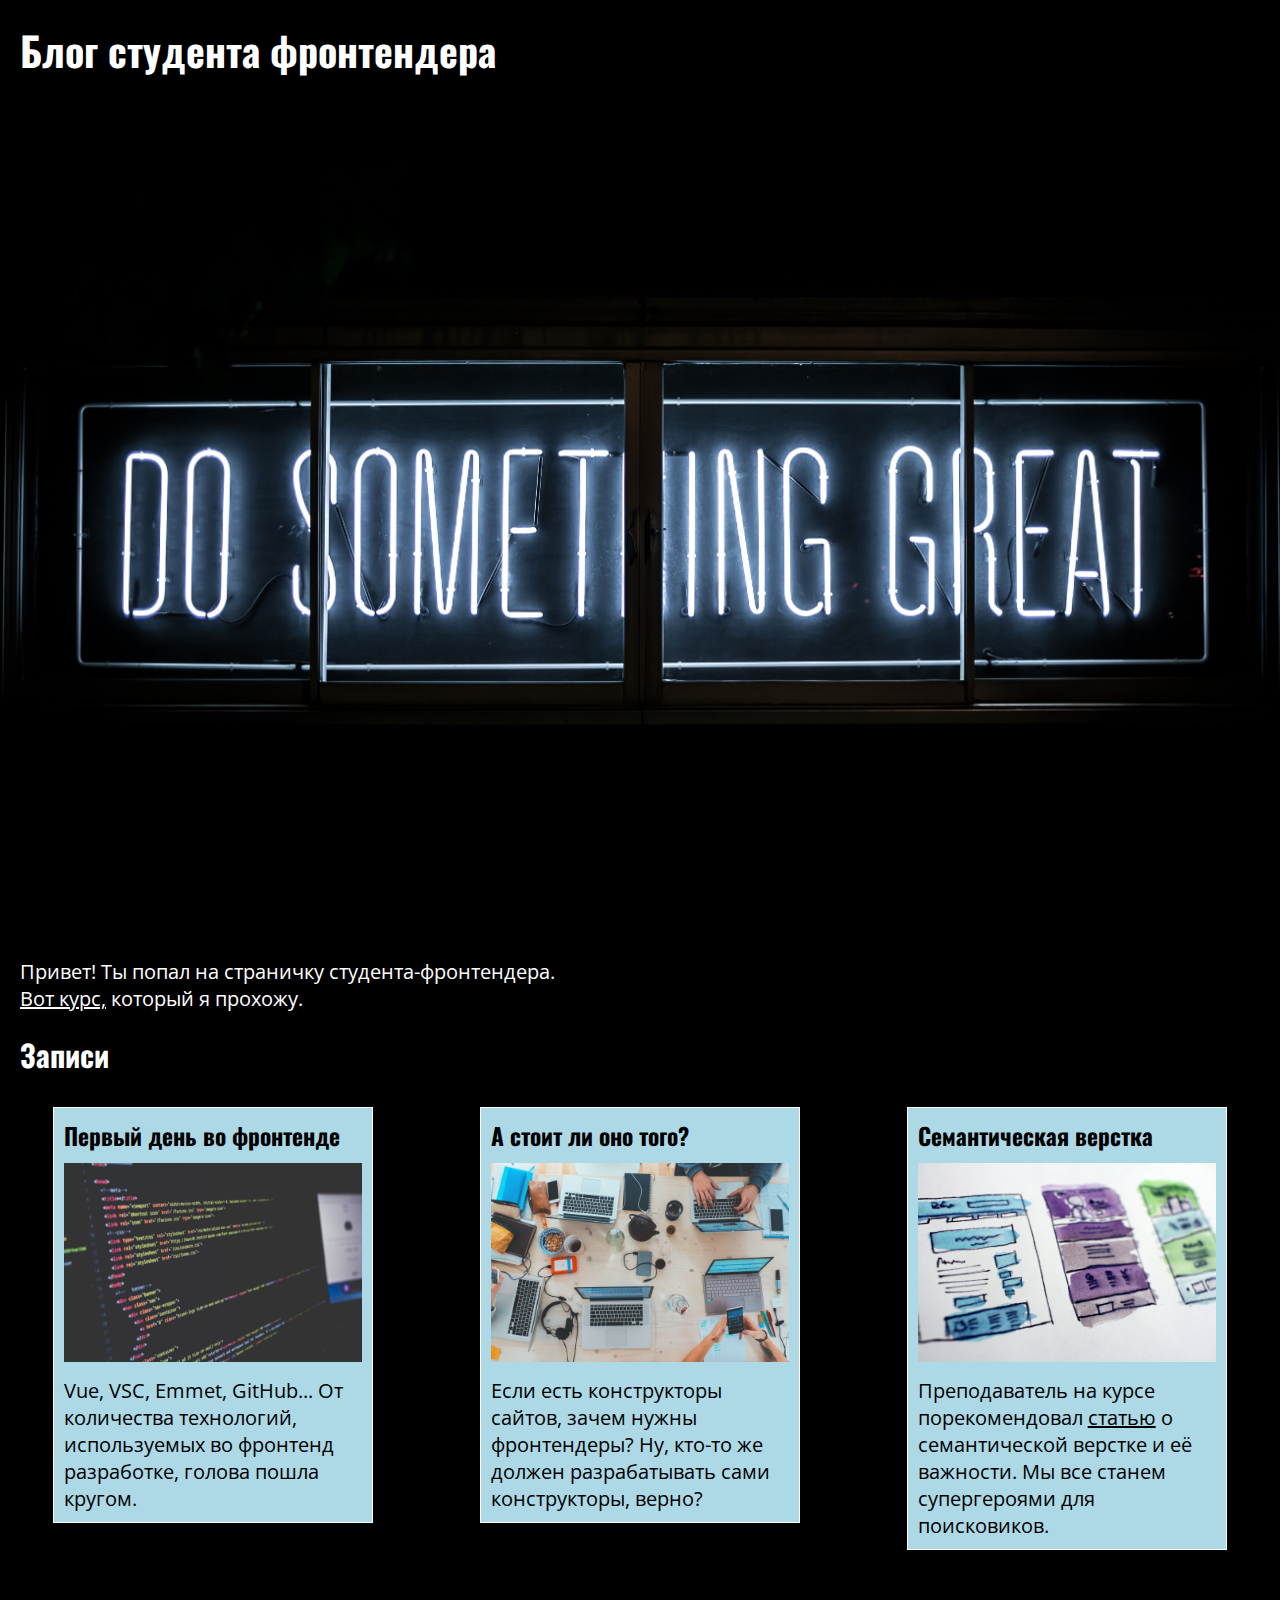
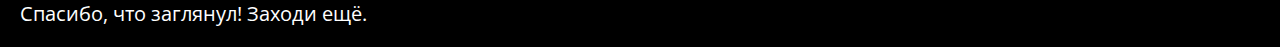
==== blog/index.html @ 7a34256e "blog added" ====
<!DOCTYPE html>
<html lang="en">
<head>
    <meta charset="UTF-8">
    <meta name="viewport" content="width=device-width, initial-scale=1.0">
    <title>Блог студента-фронтендера</title>
    <link rel="stylesheet" href="style.css">
    <link href="https://fonts.googleapis.com/css2?family=Open+Sans+Condensed:wght@300&family=Oswald:wght@300&display=swap" rel="stylesheet">
        <style></style>
</head>
<body>
    <header>
        <h1>Блог студента фронтендера</h1>
        <img src="img/header.jpg" alt="">
        <p>Привет! Ты попал на страничку студента-фронтендера.</p>
        <p><a href='https://ozonns.ru/frontend' target='blank'>Вот курс,</a> который я прохожу.</p>
    </header>

    <main>
        <h2>Записи</h2>
        <div class="wrapper">
            <article>
                <h3>Первый день во фронтенде</h3>
                <img src="img/frontend.jpg" alt="frontend">
                <p>Vue, VSC, Emmet, GitHub... От количества технологий, используемых во фронтенд разработке, голова пошла кругом.</p>
            </article>
            <article>
                <h3>А стоит ли оно того?</h3>
                <img src="img/team.jpg" alt="team">
                <p>Если есть конструкторы сайтов, зачем нужны фронтендеры? Ну, кто-то же должен разрабатывать сами конструкторы, верно?</p>
            </article>
            <article>
                <h3>Семантическая верстка</h3>
                <img src="img/semantic.jpg" alt="semantic">
                <p>Преподаватель на курсе порекомендовал <a href="https://medium.com/@stasonmars/секреты-использования-семантической-верстки-в-html5-c7cd5e6f1ebb" target='blank'>статью</a> о семантической верстке и её важности. Мы все станем супергероями для поисковиков.</p>
            </article>
        </div>
    </main>

    <footer>
        <p>Спасибо, что заглянул! Заходи ещё.</p>
    </footer>
</body>
</html>
---- blog/style.css ----
*{
    margin: 0;
    padding: 0;
    box-sizing: border-box;
}

body {
    color: white;
    background-color: black;
    font-size: 20px;
}

a {
    color: white;
    font-family: 'Open Sans Condensed', sans-serif;
}

p {
    font-family: 'Open Sans Condensed', sans-serif;
}

article img {
    width: 100%;
    margin: 10px 0;
}

header img {
    width:100%;
}

article{
    width: 25%;
    border: 1px solid white;
    background-color: lightblue;
    color: black;
    padding: 10px;
    margin: 10px 30px;
}

article a {
    color: black;
}

.wrapper {
    display: flex;
    justify-content: space-around;
    margin: 20px 0;
    flex-wrap: wrap;
    align-items: start;
}

h1, h2 {
    margin: 20px;
    font-family: 'Oswald', sans-serif;
}

h3 {
    font-family: 'Oswald', sans-serif;
}

header p {
    margin: 0 20px;
}

footer {
    padding: 20px 20px;
}
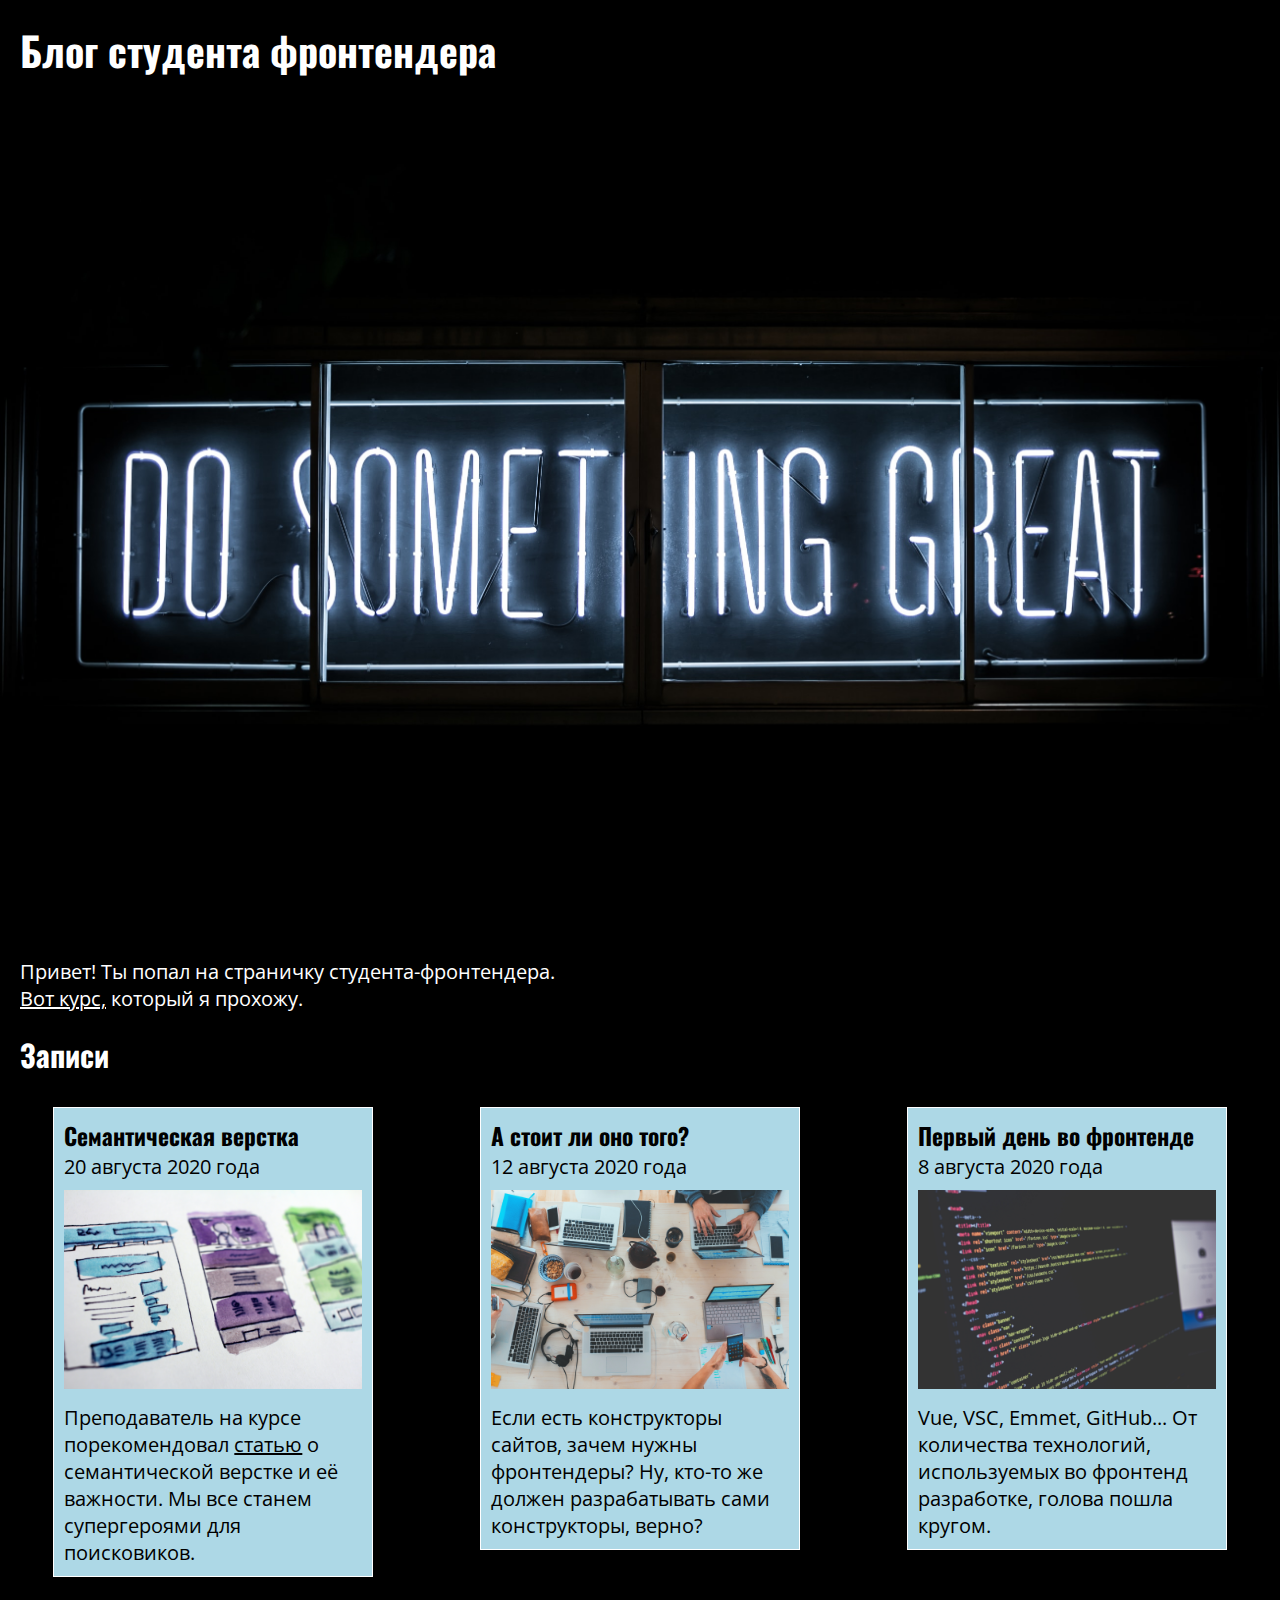
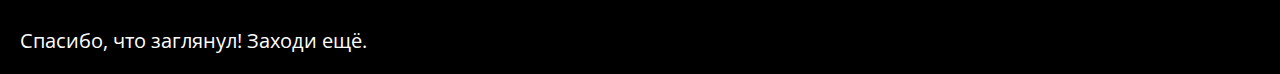
==== commit dc5e269b: "dates added" ====
--- a/blog/index.html
+++ b/blog/index.html
@@ -20,19 +20,22 @@
         <h2>Записи</h2>
         <div class="wrapper">
             <article>
-                <h3>Первый день во фронтенде</h3>
-                <img src="img/frontend.jpg" alt="frontend">
-                <p>Vue, VSC, Emmet, GitHub... От количества технологий, используемых во фронтенд разработке, голова пошла кругом.</p>
+                <h3>Семантическая верстка</h3>
+                <time datetime='2020-08-20'>20 августа 2020 года</time>
+                <img src="img/semantic.jpg" alt="semantic">
+                <p>Преподаватель на курсе порекомендовал <a href="https://medium.com/@stasonmars/секреты-использования-семантической-верстки-в-html5-c7cd5e6f1ebb" target='blank'>статью</a> о семантической верстке и её важности. Мы все станем супергероями для поисковиков.</p>
             </article>
             <article>
                 <h3>А стоит ли оно того?</h3>
+                <time datetime='2020-08-12'>12 августа 2020 года</time>
                 <img src="img/team.jpg" alt="team">
                 <p>Если есть конструкторы сайтов, зачем нужны фронтендеры? Ну, кто-то же должен разрабатывать сами конструкторы, верно?</p>
             </article>
             <article>
-                <h3>Семантическая верстка</h3>
-                <img src="img/semantic.jpg" alt="semantic">
-                <p>Преподаватель на курсе порекомендовал <a href="https://medium.com/@stasonmars/секреты-использования-семантической-верстки-в-html5-c7cd5e6f1ebb" target='blank'>статью</a> о семантической верстке и её важности. Мы все станем супергероями для поисковиков.</p>
+                <h3>Первый день во фронтенде</h3>
+                <time datetime='2020-08-07'>8 августа 2020 года</time>
+                <img src="img/frontend.jpg" alt="frontend">
+                <p>Vue, VSC, Emmet, GitHub... От количества технологий, используемых во фронтенд разработке, голова пошла кругом.</p>
             </article>
         </div>
     </main>
--- a/blog/style.css
+++ b/blog/style.css
@@ -15,7 +15,7 @@
     font-family: 'Open Sans Condensed', sans-serif;
 }
 
-p {
+p, time {
     font-family: 'Open Sans Condensed', sans-serif;
 }
 
